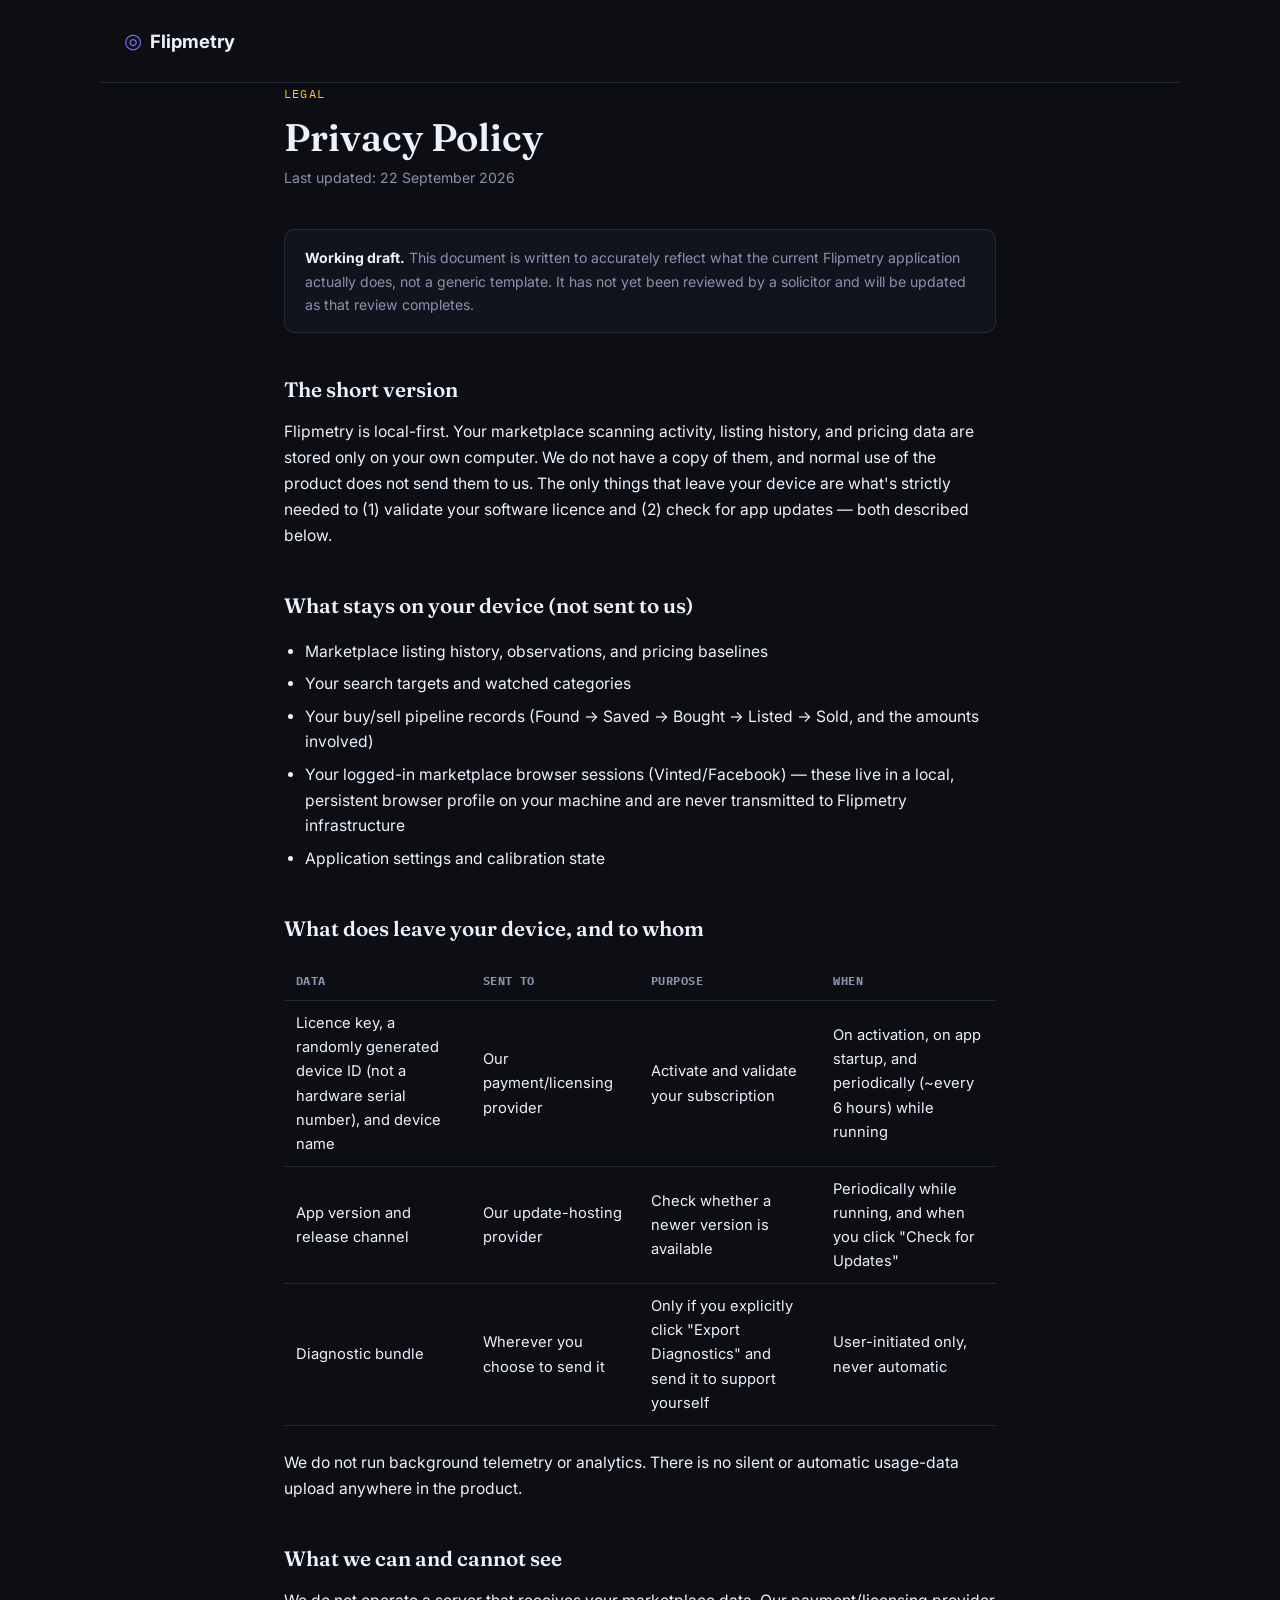
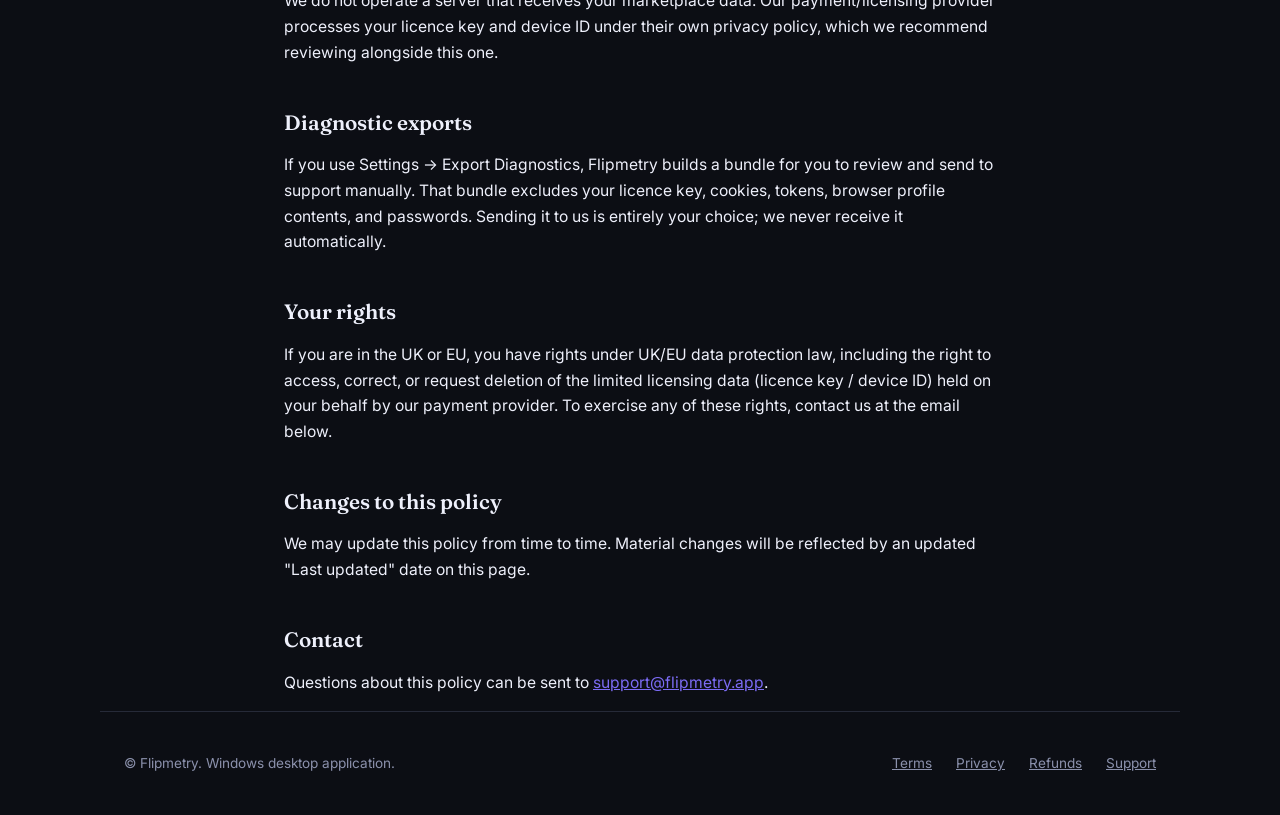
==== privacy.html @ 15358998 "Root-domain copy of the Flipmetry marketing site Needed so huaweimorby-del.github.io itself (no path" ====
<!DOCTYPE html>
<html lang="en">
<head>
<meta charset="UTF-8" />
<meta name="viewport" content="width=device-width, initial-scale=1.0" />
<title>Privacy Policy — Flipmetry</title>
<meta name="description" content="What Flipmetry does and doesn't send off your device, and why." />
<link rel="preconnect" href="https://fonts.googleapis.com">
<link rel="preconnect" href="https://fonts.gstatic.com" crossorigin>
<link href="https://fonts.googleapis.com/css2?family=Fraunces:opsz,wght@9..144,500;9..144,600;9..144,700&family=Inter:wght@400;500;600;700&family=IBM+Plex+Mono:wght@400;500;600&display=swap" rel="stylesheet">
<link rel="stylesheet" href="legal.css">
<style>table { width: 100%; border-collapse: collapse; margin: 1rem 0 1.5rem; font-size: .92rem; }
th, td { text-align: left; padding: .6rem .75rem; border-bottom: 1px solid var(--border); }
th { color: var(--muted); font-family: 'IBM Plex Mono', monospace; font-size: .72rem; text-transform: uppercase; letter-spacing: .04em; }</style>
</head>
<body>

<header class="nav">
  <a class="brand" href="index.html"><span class="dot">◎</span> Flipmetry</a>
</header>

<main class="wrap">
  <div class="kicker">Legal</div>
  <h1>Privacy Policy</h1>
  <div class="updated">Last updated: 22 September 2026</div>

  <div class="notice">
    <strong>Working draft.</strong> This document is written to accurately reflect what the current Flipmetry application actually does, not a generic template. It has not yet been reviewed by a solicitor and will be updated as that review completes.
  </div>

  <h2>The short version</h2>
  <p>Flipmetry is local-first. Your marketplace scanning activity, listing history, and pricing data are stored only on your own computer. We do not have a copy of them, and normal use of the product does not send them to us. The only things that leave your device are what's strictly needed to (1) validate your software licence and (2) check for app updates — both described below.</p>

  <h2>What stays on your device (not sent to us)</h2>
  <ul>
    <li>Marketplace listing history, observations, and pricing baselines</li>
    <li>Your search targets and watched categories</li>
    <li>Your buy/sell pipeline records (Found → Saved → Bought → Listed → Sold, and the amounts involved)</li>
    <li>Your logged-in marketplace browser sessions (Vinted/Facebook) — these live in a local, persistent browser profile on your machine and are never transmitted to Flipmetry infrastructure</li>
    <li>Application settings and calibration state</li>
  </ul>

  <h2>What does leave your device, and to whom</h2>
  <table>
    <tr><th>Data</th><th>Sent to</th><th>Purpose</th><th>When</th></tr>
    <tr><td>Licence key, a randomly generated device ID (not a hardware serial number), and device name</td><td>Our payment/licensing provider</td><td>Activate and validate your subscription</td><td>On activation, on app startup, and periodically (~every 6 hours) while running</td></tr>
    <tr><td>App version and release channel</td><td>Our update-hosting provider</td><td>Check whether a newer version is available</td><td>Periodically while running, and when you click "Check for Updates"</td></tr>
    <tr><td>Diagnostic bundle</td><td>Wherever you choose to send it</td><td>Only if you explicitly click "Export Diagnostics" and send it to support yourself</td><td>User-initiated only, never automatic</td></tr>
  </table>
  <p>We do not run background telemetry or analytics. There is no silent or automatic usage-data upload anywhere in the product.</p>

  <h2>What we can and cannot see</h2>
  <p>We do not operate a server that receives your marketplace data. Our payment/licensing provider processes your licence key and device ID under their own privacy policy, which we recommend reviewing alongside this one.</p>

  <h2>Diagnostic exports</h2>
  <p>If you use Settings → Export Diagnostics, Flipmetry builds a bundle for you to review and send to support manually. That bundle excludes your licence key, cookies, tokens, browser profile contents, and passwords. Sending it to us is entirely your choice; we never receive it automatically.</p>

  <h2>Your rights</h2>
  <p>If you are in the UK or EU, you have rights under UK/EU data protection law, including the right to access, correct, or request deletion of the limited licensing data (licence key / device ID) held on your behalf by our payment provider. To exercise any of these rights, contact us at the email below.</p>

  <h2>Changes to this policy</h2>
  <p>We may update this policy from time to time. Material changes will be reflected by an updated "Last updated" date on this page.</p>

  <h2>Contact</h2>
  <p>Questions about this policy can be sent to <a href="mailto:support@flipmetry.app">support@flipmetry.app</a>.</p>
</main>

<footer>
  <div class="foot-row">
    <div>© Flipmetry. Windows desktop application.</div>
    <nav>
      <a href="terms.html">Terms</a>
      <a href="privacy.html">Privacy</a>
      <a href="refunds.html">Refunds</a>
      <a href="mailto:support@flipmetry.app">Support</a>
    </nav>
  </div>
</footer>

</body>
</html>
---- legal.css ----
:root {
  --bg: #0c0e14;
  --surface: #12141d;
  --surface-2: #171a25;
  --border: #262a38;
  --text: #eef0fb;
  --muted: #8b91ac;
  --accent: #7c6cf5;
  --accent-2: #f5c542;
  --accent-dim: rgba(124,108,245,.14);
}
* { box-sizing: border-box; }
body {
  margin: 0; background: var(--bg); color: var(--text);
  font-family: 'Inter', system-ui, sans-serif; line-height: 1.65;
}
.wrap { max-width: 760px; margin: 0 auto; padding: 0 1.5rem; }
a { color: var(--accent); }

header.nav {
  display: flex; align-items: center; justify-content: space-between;
  padding: 1.5rem 0; border-bottom: 1px solid var(--border);
  max-width: 1080px; margin: 0 auto; padding-left: 1.5rem; padding-right: 1.5rem;
}
.brand { display: flex; align-items: center; gap: .5rem; font-weight: 700; font-size: 1.15rem; text-decoration: none; color: var(--text); }
.brand .dot { color: var(--accent); font-size: 1.3rem; }

main { padding: 3.5rem 0 5rem; }
.kicker {
  font-family: 'IBM Plex Mono', monospace; font-size: .78rem; letter-spacing: .1em;
  text-transform: uppercase; color: var(--accent-2); margin-bottom: .75rem;
}
h1 {
  font-family: 'Fraunces', serif; font-weight: 600; font-size: 2.4rem; line-height: 1.1;
  margin: 0 0 .5rem;
}
.updated { color: var(--muted); font-size: .88rem; margin-bottom: 2.5rem; }

h2 {
  font-family: 'Fraunces', serif; font-weight: 600; font-size: 1.3rem;
  margin: 2.5rem 0 .75rem;
}
p, li { color: var(--text); font-size: .98rem; }
p { margin: 0 0 1rem; }
ul, ol { padding-left: 1.3rem; }
li { margin-bottom: .4rem; }

.notice {
  background: var(--surface); border: 1px solid var(--border); border-radius: 10px;
  padding: 1rem 1.25rem; font-size: .88rem; color: var(--muted); margin-bottom: 2.5rem;
}
.notice strong { color: var(--text); }

footer {
  border-top: 1px solid var(--border); padding: 2.5rem 0; color: var(--muted); font-size: .85rem;
  max-width: 1080px; margin: 0 auto; padding-left: 1.5rem; padding-right: 1.5rem;
}
footer .foot-row { display: flex; justify-content: space-between; flex-wrap: wrap; gap: 1rem; }
footer nav { display: flex; gap: 1.5rem; }
footer a { color: var(--muted); }
footer a:hover { color: var(--text); }
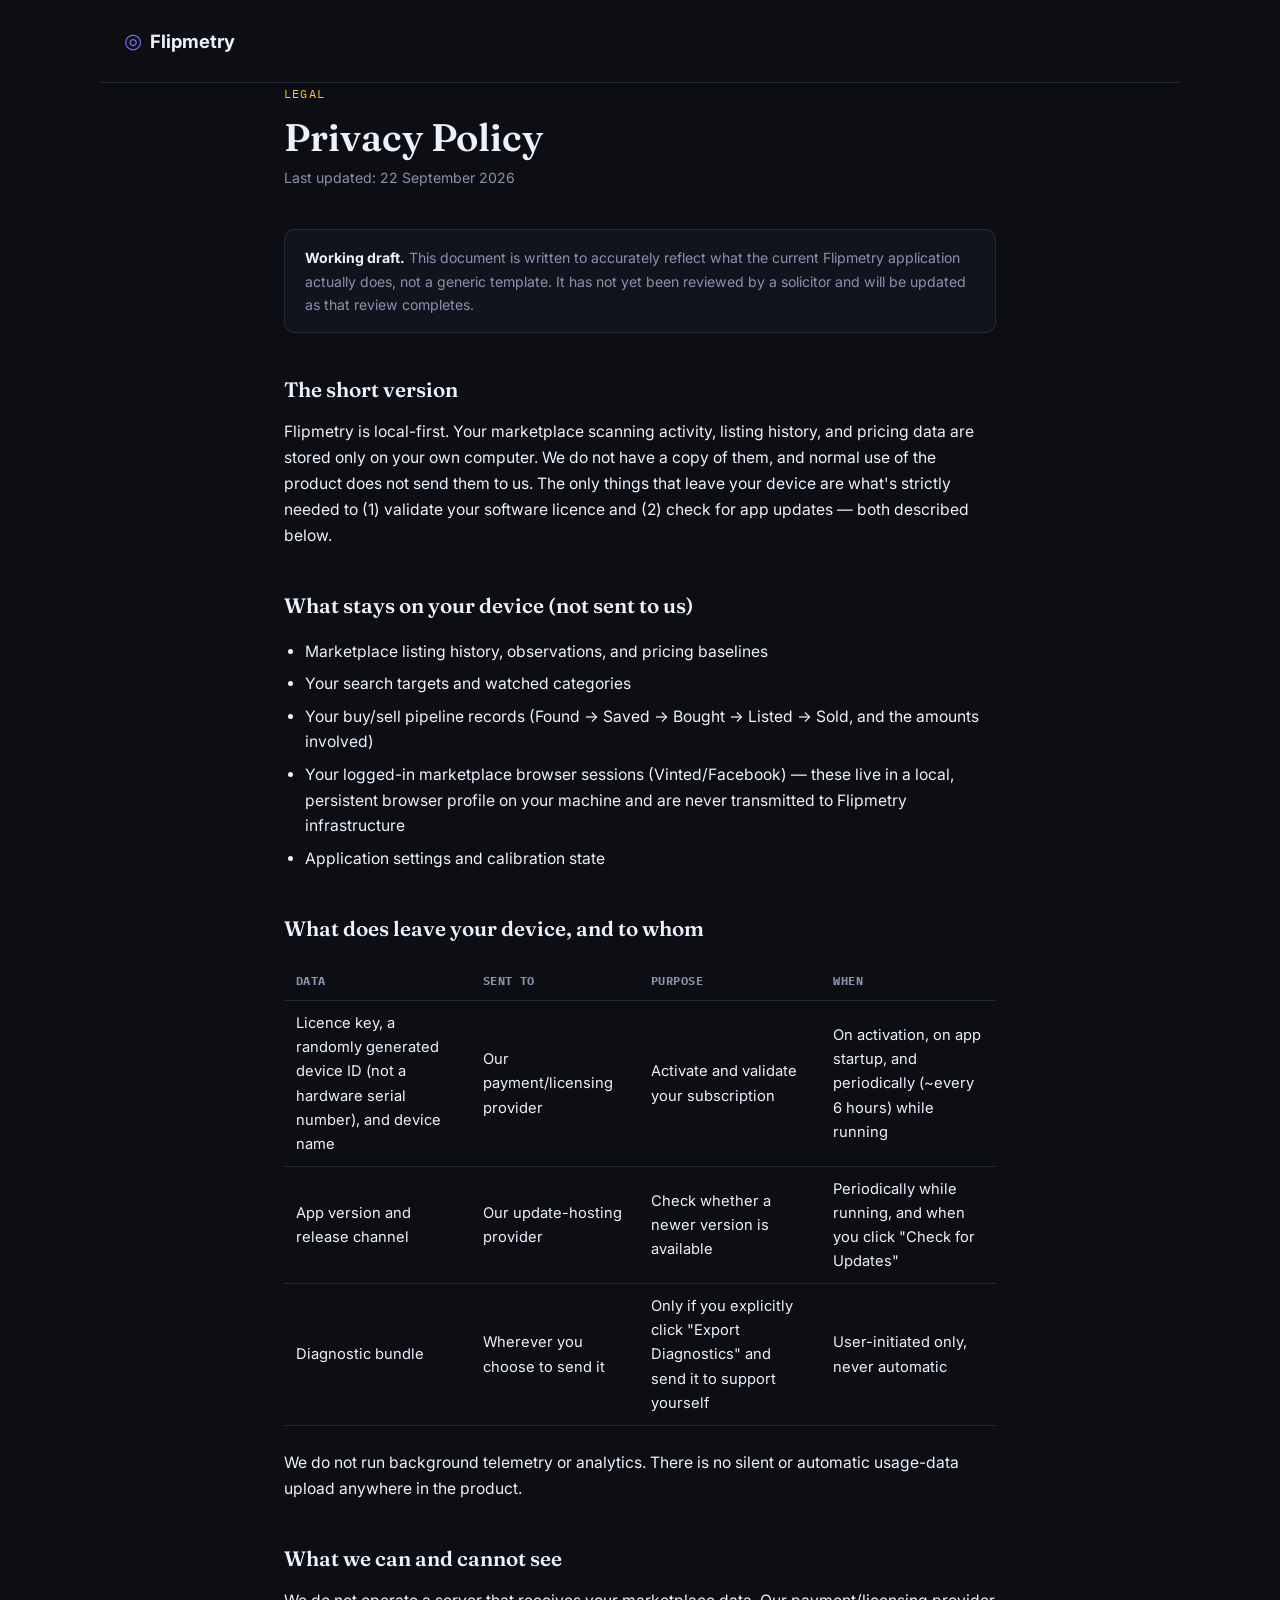
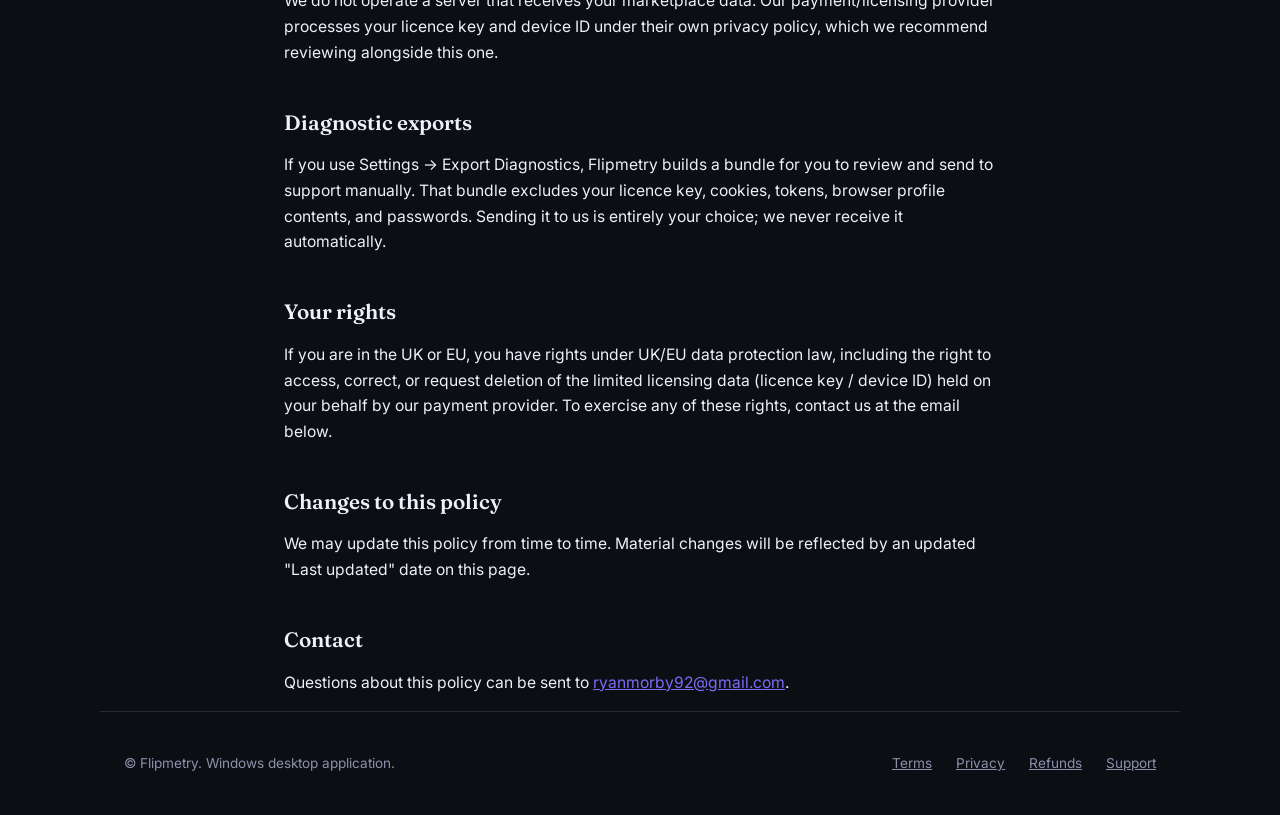
==== commit f93fcc19: "Correct claims (asking prices, only while running), Beta support wording, free-trial flow, working s" ====
--- a/privacy.html
+++ b/privacy.html
@@ -62,7 +62,7 @@
   <p>We may update this policy from time to time. Material changes will be reflected by an updated "Last updated" date on this page.</p>
 
   <h2>Contact</h2>
-  <p>Questions about this policy can be sent to <a href="mailto:support@flipmetry.app">support@flipmetry.app</a>.</p>
+  <p>Questions about this policy can be sent to <a href="mailto:ryanmorby92@gmail.com">ryanmorby92@gmail.com</a>.</p>
 </main>
 
 <footer>
@@ -72,7 +72,7 @@
       <a href="terms.html">Terms</a>
       <a href="privacy.html">Privacy</a>
       <a href="refunds.html">Refunds</a>
-      <a href="mailto:support@flipmetry.app">Support</a>
+      <a href="mailto:ryanmorby92@gmail.com">Support</a>
     </nav>
   </div>
 </footer>
